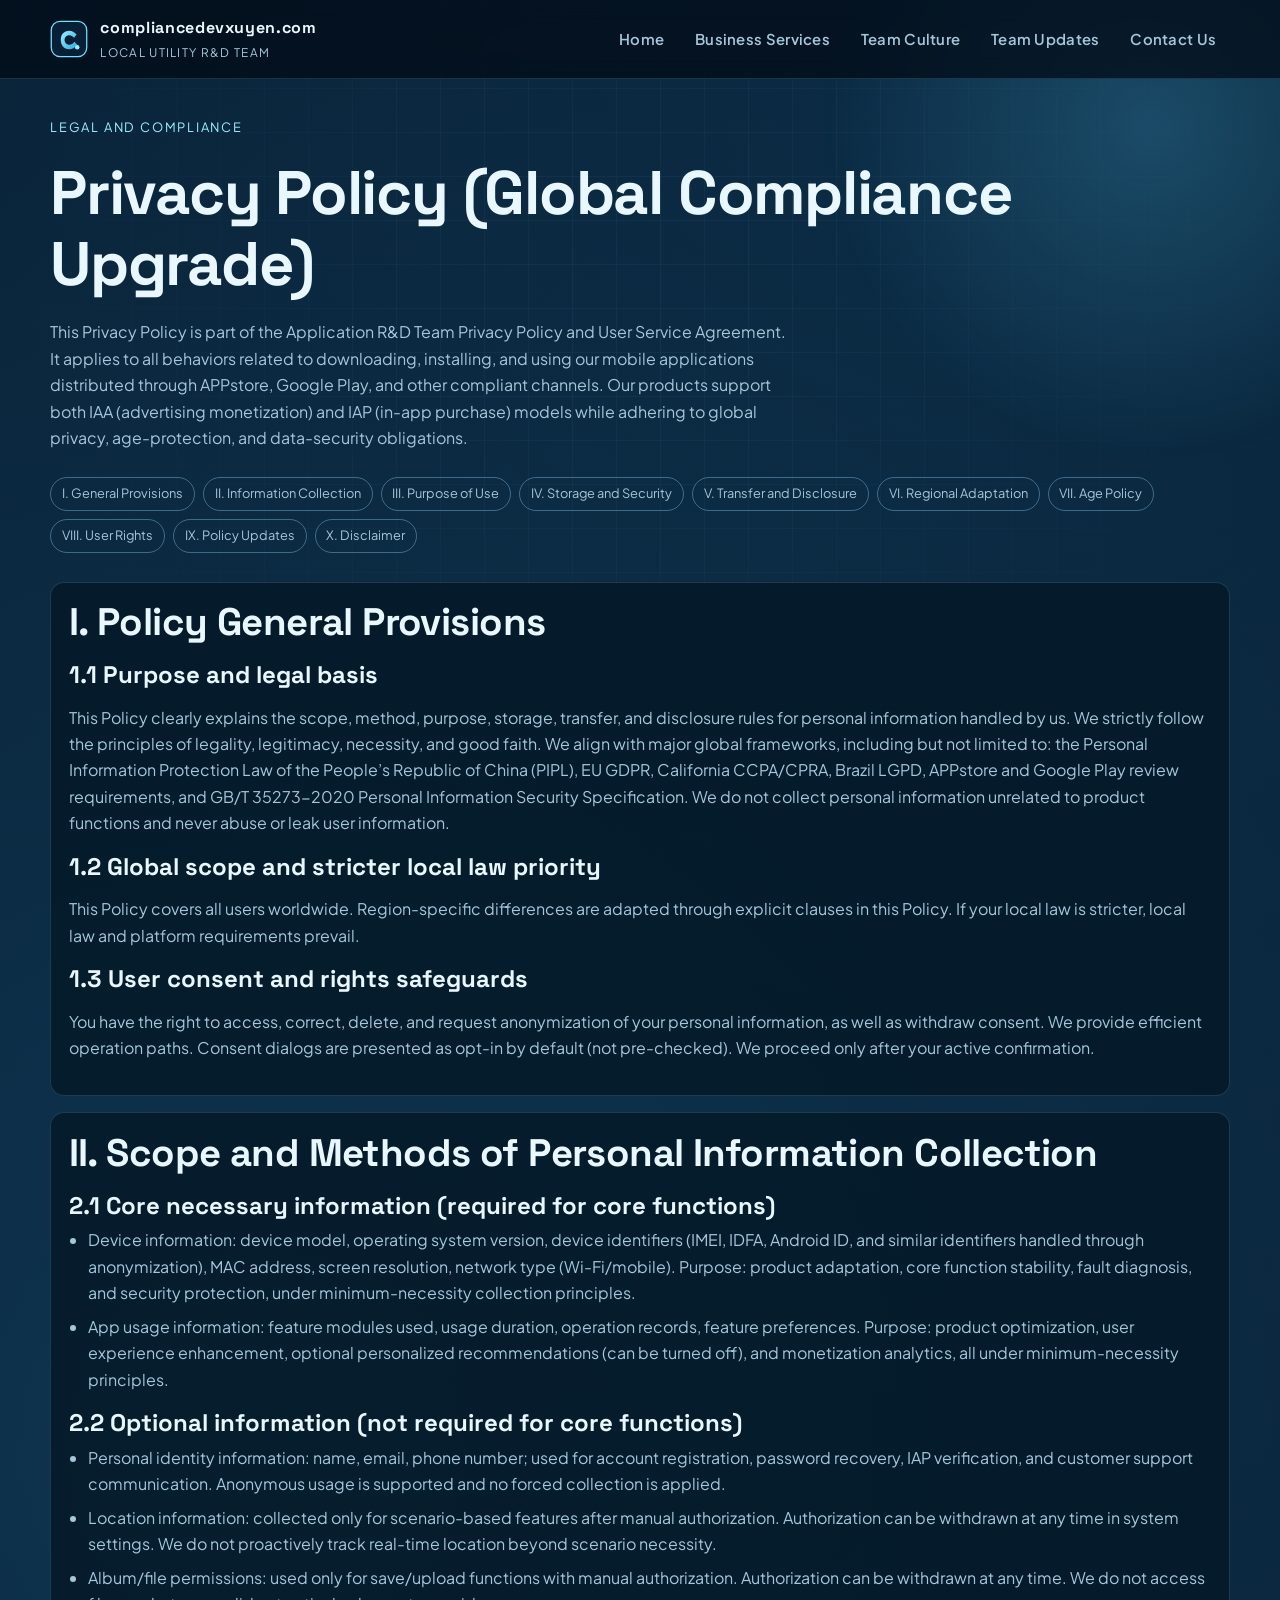
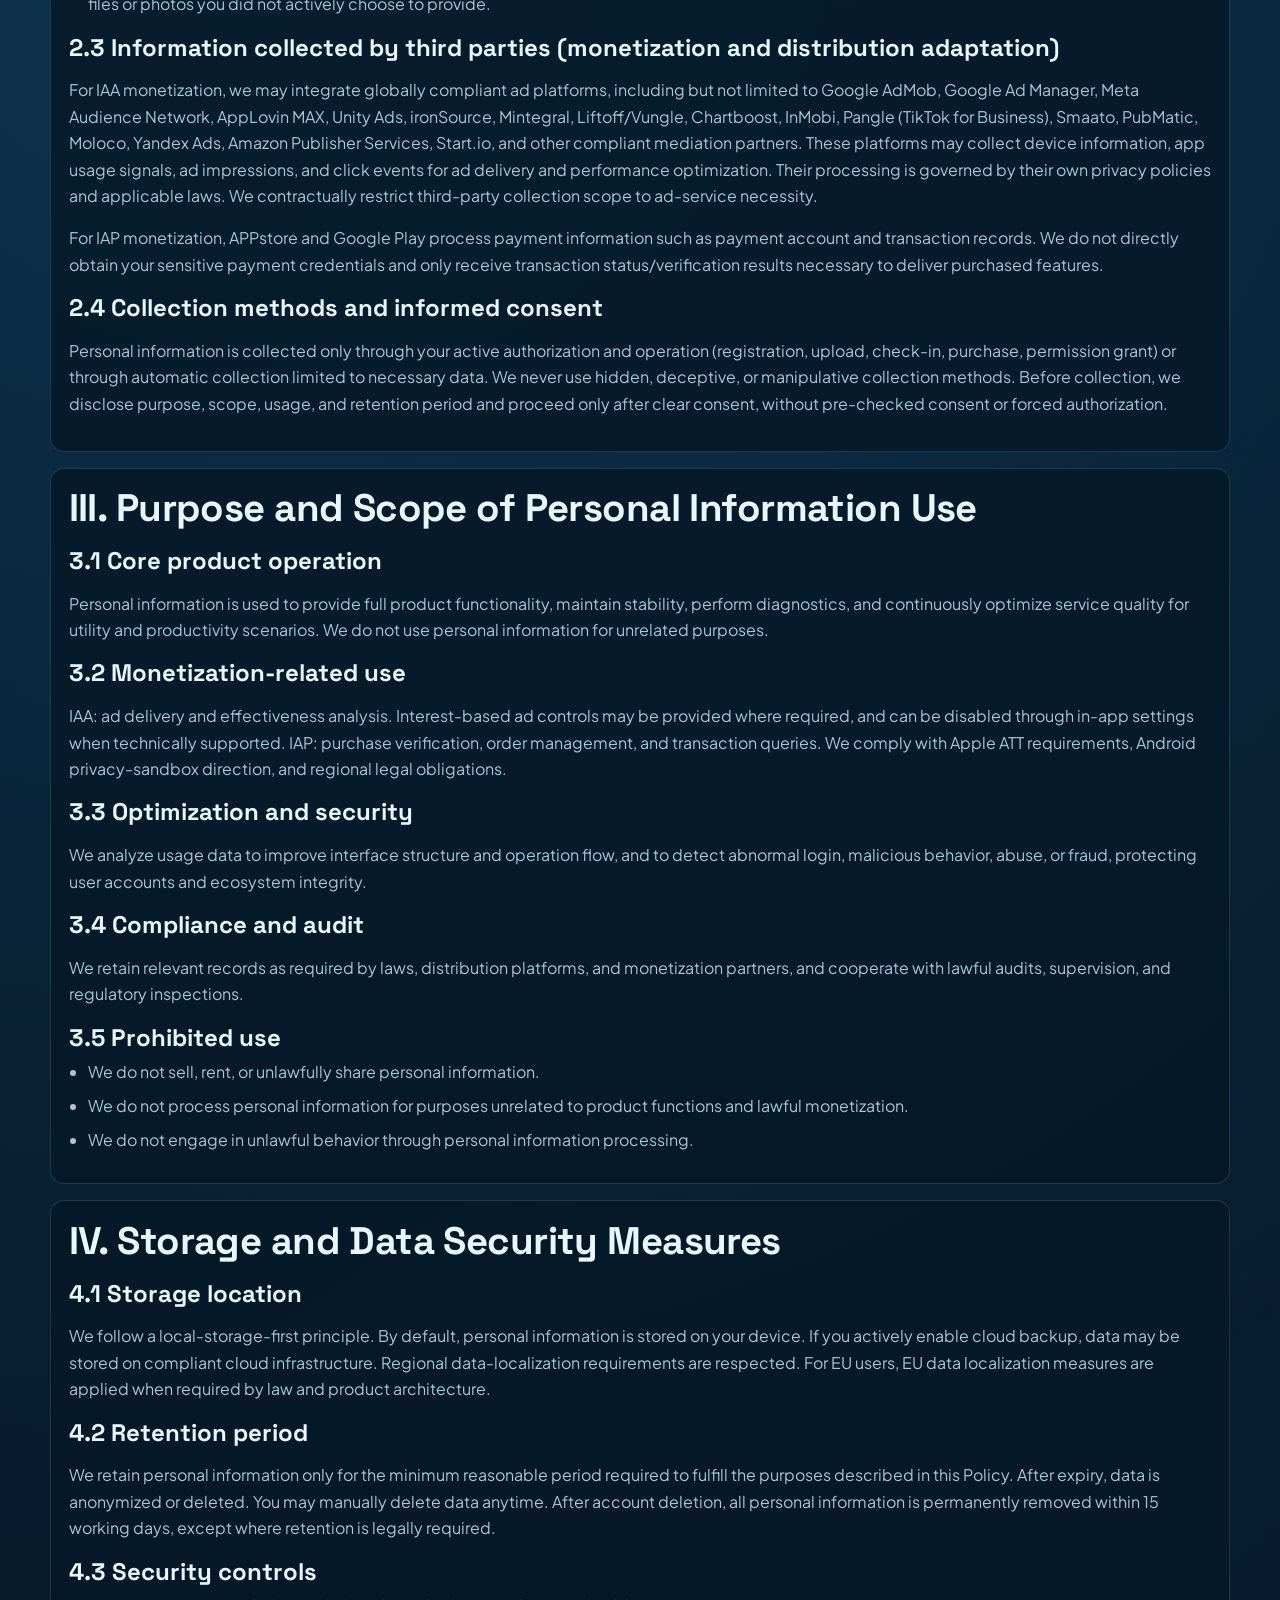
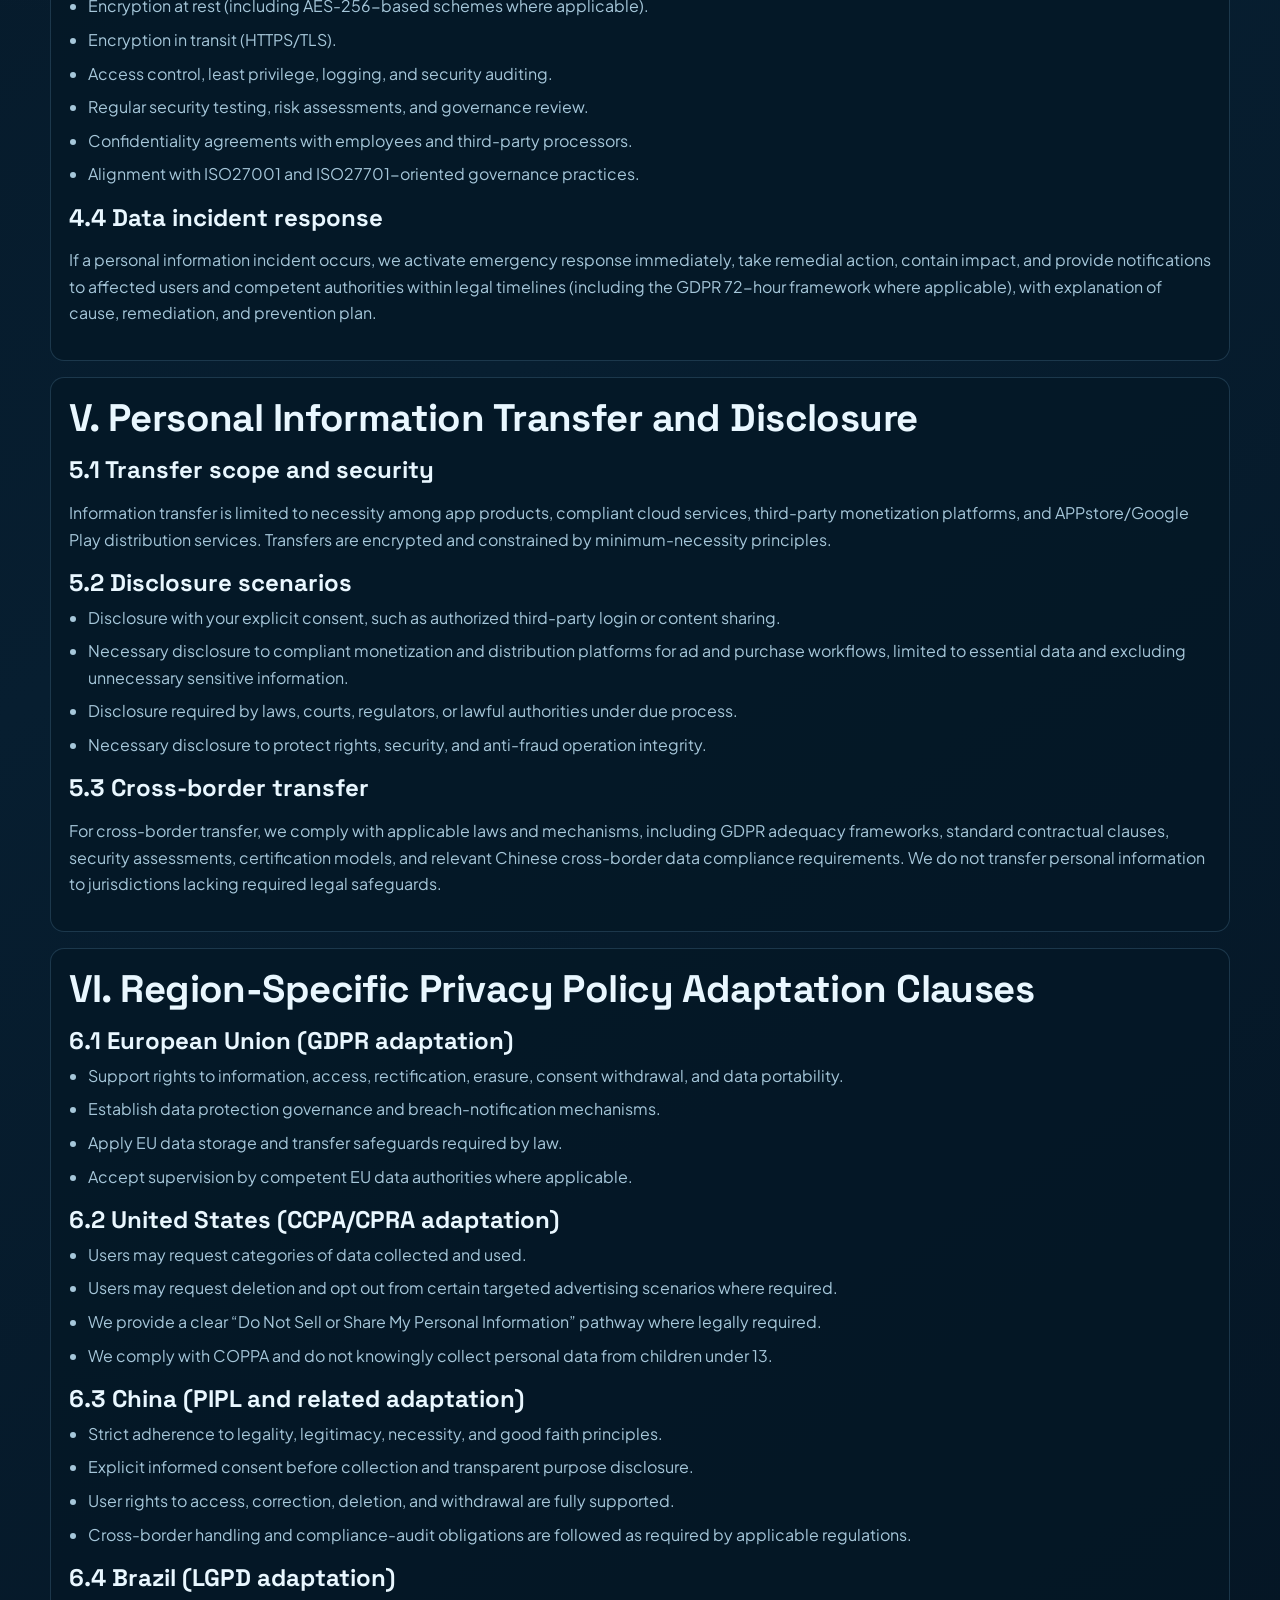
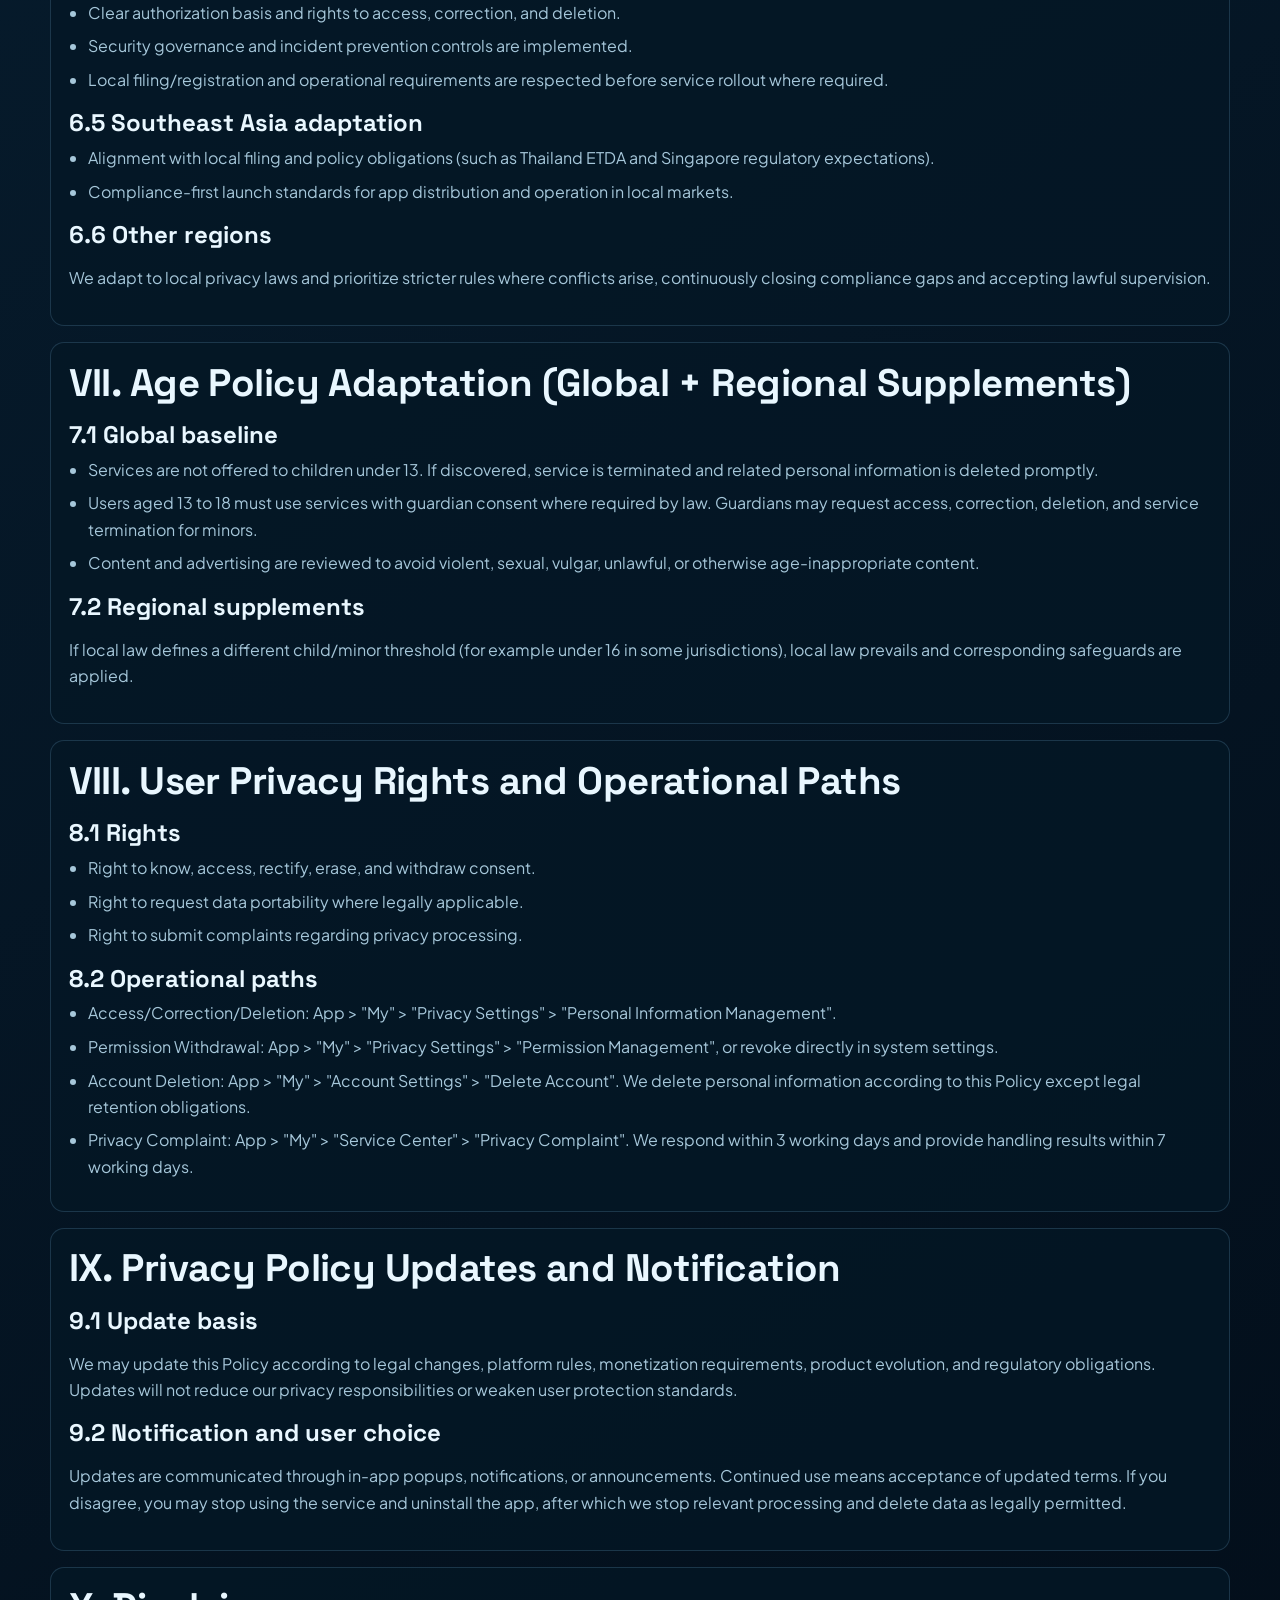
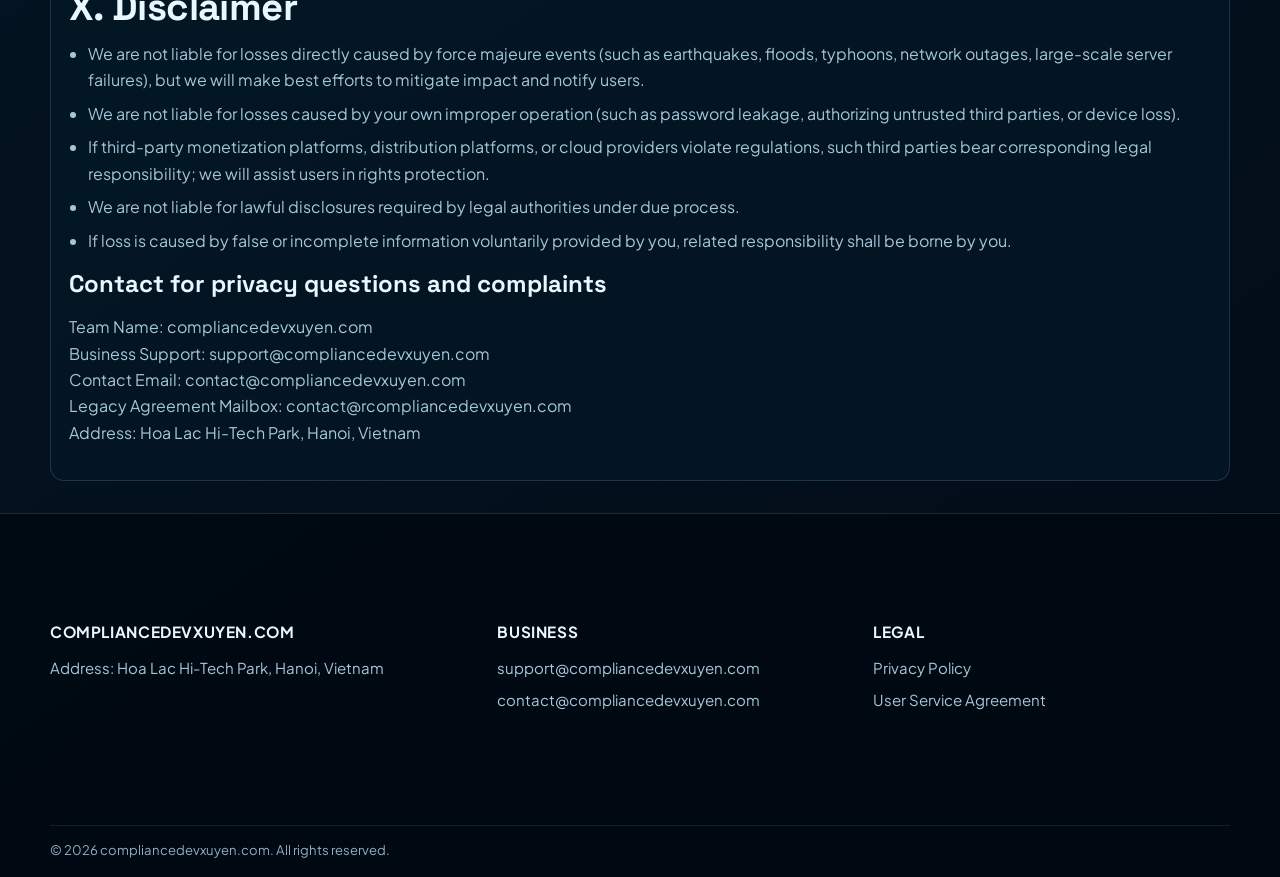
==== privacy.html @ 36e8c6bd "compliancedevxuyen" ====
<!DOCTYPE html>
<html lang="en">
  <head>
    <meta charset="UTF-8" />
    <meta name="viewport" content="width=device-width, initial-scale=1.0" />
    <title>Privacy Policy (Global Compliance Upgrade) | compliancedevxuyen.com</title>
    <meta
      name="description"
      content="Complete global privacy policy for compliancedevxuyen.com applications, including app store distribution, ad monetization compliance, age policy, and country-specific adaptation clauses."
    />
    <meta name="robots" content="index,follow,max-image-preview:large" />
    <link rel="canonical" href="https://www.compliancedevxuyen.com/privacy.html" />
    <link rel="stylesheet" href="css/styles.css" />
  </head>
  <body>
    <header class="topbar">
      <div class="container topbar-inner">
        <a class="brand" href="index.html" aria-label="Home">
          <img src="images/logo.svg" alt="compliancedevxuyen logo" />
          <span class="brand-text">
            <strong>compliancedevxuyen.com</strong>
            <span>Local Utility R&D Team</span>
          </span>
        </a>
        <button class="menu-btn" aria-expanded="false" aria-label="Open menu">Menu</button>
        <nav class="nav" aria-label="Primary navigation">
          <a href="index.html">Home</a>
          <a href="services.html">Business Services</a>
          <a href="culture.html">Team Culture</a>
          <a href="news.html">Team Updates</a>
          <a href="contact.html">Contact Us</a>
        </nav>
      </div>
    </header>

    <main class="policy container">
      <p class="eyebrow">Legal and Compliance</p>
      <h1>Privacy Policy (Global Compliance Upgrade)</h1>
      <p class="lead">
        This Privacy Policy is part of the Application R&D Team Privacy Policy and User Service Agreement.
        It applies to all behaviors related to downloading, installing, and using our mobile applications
        distributed through APPstore, Google Play, and other compliant channels. Our products support both
        IAA (advertising monetization) and IAP (in-app purchase) models while adhering to global privacy,
        age-protection, and data-security obligations.
      </p>

      <div class="policy-nav">
        <a href="#sec1">I. General Provisions</a>
        <a href="#sec2">II. Information Collection</a>
        <a href="#sec3">III. Purpose of Use</a>
        <a href="#sec4">IV. Storage and Security</a>
        <a href="#sec5">V. Transfer and Disclosure</a>
        <a href="#sec6">VI. Regional Adaptation</a>
        <a href="#sec7">VII. Age Policy</a>
        <a href="#sec8">VIII. User Rights</a>
        <a href="#sec9">IX. Policy Updates</a>
        <a href="#sec10">X. Disclaimer</a>
      </div>

      <article id="sec1" class="reveal">
        <h2>I. Policy General Provisions</h2>
        <h3>1.1 Purpose and legal basis</h3>
        <p>
          This Policy clearly explains the scope, method, purpose, storage, transfer, and disclosure rules
          for personal information handled by us. We strictly follow the principles of legality, legitimacy,
          necessity, and good faith. We align with major global frameworks, including but not limited to:
          the Personal Information Protection Law of the People’s Republic of China (PIPL), EU GDPR,
          California CCPA/CPRA, Brazil LGPD, APPstore and Google Play review requirements,
          and GB/T 35273-2020 Personal Information Security Specification. We do not collect personal
          information unrelated to product functions and never abuse or leak user information.
        </p>
        <h3>1.2 Global scope and stricter local law priority</h3>
        <p>
          This Policy covers all users worldwide. Region-specific differences are adapted through explicit
          clauses in this Policy. If your local law is stricter, local law and platform requirements prevail.
        </p>
        <h3>1.3 User consent and rights safeguards</h3>
        <p>
          You have the right to access, correct, delete, and request anonymization of your personal information,
          as well as withdraw consent. We provide efficient operation paths. Consent dialogs are presented
          as opt-in by default (not pre-checked). We proceed only after your active confirmation.
        </p>
      </article>

      <article id="sec2" class="reveal">
        <h2>II. Scope and Methods of Personal Information Collection</h2>
        <h3>2.1 Core necessary information (required for core functions)</h3>
        <ul>
          <li>
            Device information: device model, operating system version, device identifiers
            (IMEI, IDFA, Android ID, and similar identifiers handled through anonymization),
            MAC address, screen resolution, network type (Wi-Fi/mobile).
            Purpose: product adaptation, core function stability, fault diagnosis, and security protection,
            under minimum-necessity collection principles.
          </li>
          <li>
            App usage information: feature modules used, usage duration, operation records,
            feature preferences. Purpose: product optimization, user experience enhancement,
            optional personalized recommendations (can be turned off), and monetization analytics,
            all under minimum-necessity principles.
          </li>
        </ul>
        <h3>2.2 Optional information (not required for core functions)</h3>
        <ul>
          <li>
            Personal identity information: name, email, phone number; used for account registration,
            password recovery, IAP verification, and customer support communication.
            Anonymous usage is supported and no forced collection is applied.
          </li>
          <li>
            Location information: collected only for scenario-based features after manual authorization.
            Authorization can be withdrawn at any time in system settings.
            We do not proactively track real-time location beyond scenario necessity.
          </li>
          <li>
            Album/file permissions: used only for save/upload functions with manual authorization.
            Authorization can be withdrawn at any time.
            We do not access files or photos you did not actively choose to provide.
          </li>
        </ul>
        <h3>2.3 Information collected by third parties (monetization and distribution adaptation)</h3>
        <p>
          For IAA monetization, we may integrate globally compliant ad platforms, including but not limited to
          Google AdMob, Google Ad Manager, Meta Audience Network, AppLovin MAX, Unity Ads, ironSource,
          Mintegral, Liftoff/Vungle, Chartboost, InMobi, Pangle (TikTok for Business), Smaato, PubMatic,
          Moloco, Yandex Ads, Amazon Publisher Services, Start.io, and other compliant mediation partners.
          These platforms may collect device information, app usage signals, ad impressions, and click events
          for ad delivery and performance optimization. Their processing is governed by their own privacy policies
          and applicable laws. We contractually restrict third-party collection scope to ad-service necessity.
        </p>
        <p>
          For IAP monetization, APPstore and Google Play process payment information such as payment account
          and transaction records. We do not directly obtain your sensitive payment credentials and only receive
          transaction status/verification results necessary to deliver purchased features.
        </p>
        <h3>2.4 Collection methods and informed consent</h3>
        <p>
          Personal information is collected only through your active authorization and operation
          (registration, upload, check-in, purchase, permission grant) or through automatic collection
          limited to necessary data. We never use hidden, deceptive, or manipulative collection methods.
          Before collection, we disclose purpose, scope, usage, and retention period and proceed only after
          clear consent, without pre-checked consent or forced authorization.
        </p>
      </article>

      <article id="sec3" class="reveal">
        <h2>III. Purpose and Scope of Personal Information Use</h2>
        <h3>3.1 Core product operation</h3>
        <p>
          Personal information is used to provide full product functionality, maintain stability,
          perform diagnostics, and continuously optimize service quality for utility and productivity scenarios.
          We do not use personal information for unrelated purposes.
        </p>
        <h3>3.2 Monetization-related use</h3>
        <p>
          IAA: ad delivery and effectiveness analysis. Interest-based ad controls may be provided where required,
          and can be disabled through in-app settings when technically supported.
          IAP: purchase verification, order management, and transaction queries.
          We comply with Apple ATT requirements, Android privacy-sandbox direction,
          and regional legal obligations.
        </p>
        <h3>3.3 Optimization and security</h3>
        <p>
          We analyze usage data to improve interface structure and operation flow,
          and to detect abnormal login, malicious behavior, abuse, or fraud,
          protecting user accounts and ecosystem integrity.
        </p>
        <h3>3.4 Compliance and audit</h3>
        <p>
          We retain relevant records as required by laws, distribution platforms, and monetization partners,
          and cooperate with lawful audits, supervision, and regulatory inspections.
        </p>
        <h3>3.5 Prohibited use</h3>
        <ul>
          <li>We do not sell, rent, or unlawfully share personal information.</li>
          <li>We do not process personal information for purposes unrelated to product functions and lawful monetization.</li>
          <li>We do not engage in unlawful behavior through personal information processing.</li>
        </ul>
      </article>

      <article id="sec4" class="reveal">
        <h2>IV. Storage and Data Security Measures</h2>
        <h3>4.1 Storage location</h3>
        <p>
          We follow a local-storage-first principle. By default, personal information is stored on your device.
          If you actively enable cloud backup, data may be stored on compliant cloud infrastructure.
          Regional data-localization requirements are respected. For EU users, EU data localization measures
          are applied when required by law and product architecture.
        </p>
        <h3>4.2 Retention period</h3>
        <p>
          We retain personal information only for the minimum reasonable period required to fulfill the purposes
          described in this Policy. After expiry, data is anonymized or deleted. You may manually delete data anytime.
          After account deletion, all personal information is permanently removed within 15 working days,
          except where retention is legally required.
        </p>
        <h3>4.3 Security controls</h3>
        <ul>
          <li>Encryption at rest (including AES-256-based schemes where applicable).</li>
          <li>Encryption in transit (HTTPS/TLS).</li>
          <li>Access control, least privilege, logging, and security auditing.</li>
          <li>Regular security testing, risk assessments, and governance review.</li>
          <li>Confidentiality agreements with employees and third-party processors.</li>
          <li>Alignment with ISO27001 and ISO27701-oriented governance practices.</li>
        </ul>
        <h3>4.4 Data incident response</h3>
        <p>
          If a personal information incident occurs, we activate emergency response immediately,
          take remedial action, contain impact, and provide notifications to affected users and competent
          authorities within legal timelines (including the GDPR 72-hour framework where applicable),
          with explanation of cause, remediation, and prevention plan.
        </p>
      </article>

      <article id="sec5" class="reveal">
        <h2>V. Personal Information Transfer and Disclosure</h2>
        <h3>5.1 Transfer scope and security</h3>
        <p>
          Information transfer is limited to necessity among app products, compliant cloud services,
          third-party monetization platforms, and APPstore/Google Play distribution services.
          Transfers are encrypted and constrained by minimum-necessity principles.
        </p>
        <h3>5.2 Disclosure scenarios</h3>
        <ul>
          <li>
            Disclosure with your explicit consent, such as authorized third-party login or content sharing.
          </li>
          <li>
            Necessary disclosure to compliant monetization and distribution platforms for ad and purchase workflows,
            limited to essential data and excluding unnecessary sensitive information.
          </li>
          <li>
            Disclosure required by laws, courts, regulators, or lawful authorities under due process.
          </li>
          <li>
            Necessary disclosure to protect rights, security, and anti-fraud operation integrity.
          </li>
        </ul>
        <h3>5.3 Cross-border transfer</h3>
        <p>
          For cross-border transfer, we comply with applicable laws and mechanisms, including GDPR adequacy
          frameworks, standard contractual clauses, security assessments, certification models,
          and relevant Chinese cross-border data compliance requirements.
          We do not transfer personal information to jurisdictions lacking required legal safeguards.
        </p>
      </article>

      <article id="sec6" class="reveal">
        <h2>VI. Region-Specific Privacy Policy Adaptation Clauses</h2>
        <h3>6.1 European Union (GDPR adaptation)</h3>
        <ul>
          <li>Support rights to information, access, rectification, erasure, consent withdrawal, and data portability.</li>
          <li>Establish data protection governance and breach-notification mechanisms.</li>
          <li>Apply EU data storage and transfer safeguards required by law.</li>
          <li>Accept supervision by competent EU data authorities where applicable.</li>
        </ul>
        <h3>6.2 United States (CCPA/CPRA adaptation)</h3>
        <ul>
          <li>Users may request categories of data collected and used.</li>
          <li>Users may request deletion and opt out from certain targeted advertising scenarios where required.</li>
          <li>We provide a clear “Do Not Sell or Share My Personal Information” pathway where legally required.</li>
          <li>We comply with COPPA and do not knowingly collect personal data from children under 13.</li>
        </ul>
        <h3>6.3 China (PIPL and related adaptation)</h3>
        <ul>
          <li>Strict adherence to legality, legitimacy, necessity, and good faith principles.</li>
          <li>Explicit informed consent before collection and transparent purpose disclosure.</li>
          <li>User rights to access, correction, deletion, and withdrawal are fully supported.</li>
          <li>Cross-border handling and compliance-audit obligations are followed as required by applicable regulations.</li>
        </ul>
        <h3>6.4 Brazil (LGPD adaptation)</h3>
        <ul>
          <li>Clear authorization basis and rights to access, correction, and deletion.</li>
          <li>Security governance and incident prevention controls are implemented.</li>
          <li>Local filing/registration and operational requirements are respected before service rollout where required.</li>
        </ul>
        <h3>6.5 Southeast Asia adaptation</h3>
        <ul>
          <li>Alignment with local filing and policy obligations (such as Thailand ETDA and Singapore regulatory expectations).</li>
          <li>Compliance-first launch standards for app distribution and operation in local markets.</li>
        </ul>
        <h3>6.6 Other regions</h3>
        <p>
          We adapt to local privacy laws and prioritize stricter rules where conflicts arise,
          continuously closing compliance gaps and accepting lawful supervision.
        </p>
      </article>

      <article id="sec7" class="reveal">
        <h2>VII. Age Policy Adaptation (Global + Regional Supplements)</h2>
        <h3>7.1 Global baseline</h3>
        <ul>
          <li>
            Services are not offered to children under 13. If discovered, service is terminated and related
            personal information is deleted promptly.
          </li>
          <li>
            Users aged 13 to 18 must use services with guardian consent where required by law.
            Guardians may request access, correction, deletion, and service termination for minors.
          </li>
          <li>
            Content and advertising are reviewed to avoid violent, sexual, vulgar, unlawful,
            or otherwise age-inappropriate content.
          </li>
        </ul>
        <h3>7.2 Regional supplements</h3>
        <p>
          If local law defines a different child/minor threshold (for example under 16 in some jurisdictions),
          local law prevails and corresponding safeguards are applied.
        </p>
      </article>

      <article id="sec8" class="reveal">
        <h2>VIII. User Privacy Rights and Operational Paths</h2>
        <h3>8.1 Rights</h3>
        <ul>
          <li>Right to know, access, rectify, erase, and withdraw consent.</li>
          <li>Right to request data portability where legally applicable.</li>
          <li>Right to submit complaints regarding privacy processing.</li>
        </ul>
        <h3>8.2 Operational paths</h3>
        <ul>
          <li>
            Access/Correction/Deletion: App &gt; "My" &gt; "Privacy Settings" &gt; "Personal Information Management".
          </li>
          <li>
            Permission Withdrawal: App &gt; "My" &gt; "Privacy Settings" &gt; "Permission Management",
            or revoke directly in system settings.
          </li>
          <li>
            Account Deletion: App &gt; "My" &gt; "Account Settings" &gt; "Delete Account".
            We delete personal information according to this Policy except legal retention obligations.
          </li>
          <li>
            Privacy Complaint: App &gt; "My" &gt; "Service Center" &gt; "Privacy Complaint".
            We respond within 3 working days and provide handling results within 7 working days.
          </li>
        </ul>
      </article>

      <article id="sec9" class="reveal">
        <h2>IX. Privacy Policy Updates and Notification</h2>
        <h3>9.1 Update basis</h3>
        <p>
          We may update this Policy according to legal changes, platform rules, monetization requirements,
          product evolution, and regulatory obligations. Updates will not reduce our privacy responsibilities
          or weaken user protection standards.
        </p>
        <h3>9.2 Notification and user choice</h3>
        <p>
          Updates are communicated through in-app popups, notifications, or announcements.
          Continued use means acceptance of updated terms.
          If you disagree, you may stop using the service and uninstall the app,
          after which we stop relevant processing and delete data as legally permitted.
        </p>
      </article>

      <article id="sec10" class="reveal">
        <h2>X. Disclaimer</h2>
        <ul>
          <li>
            We are not liable for losses directly caused by force majeure events
            (such as earthquakes, floods, typhoons, network outages, large-scale server failures),
            but we will make best efforts to mitigate impact and notify users.
          </li>
          <li>
            We are not liable for losses caused by your own improper operation
            (such as password leakage, authorizing untrusted third parties, or device loss).
          </li>
          <li>
            If third-party monetization platforms, distribution platforms, or cloud providers violate regulations,
            such third parties bear corresponding legal responsibility; we will assist users in rights protection.
          </li>
          <li>
            We are not liable for lawful disclosures required by legal authorities under due process.
          </li>
          <li>
            If loss is caused by false or incomplete information voluntarily provided by you,
            related responsibility shall be borne by you.
          </li>
        </ul>
        <h3>Contact for privacy questions and complaints</h3>
        <p>
          Team Name: compliancedevxuyen.com<br />
          Business Support: <a href="mailto:support@compliancedevxuyen.com">support@compliancedevxuyen.com</a><br />
          Contact Email: <a href="mailto:contact@compliancedevxuyen.com">contact@compliancedevxuyen.com</a><br />
          Legacy Agreement Mailbox: <a href="mailto:contact@rcompliancedevxuyen.com">contact@rcompliancedevxuyen.com</a><br />
          Address: Hoa Lac Hi-Tech Park, Hanoi, Vietnam
        </p>
      </article>
    </main>

    <footer>
      <div class="container footer-inner">
        <section class="footer-col">
          <h4>compliancedevxuyen.com</h4>
          <p>Address: Hoa Lac Hi-Tech Park, Hanoi, Vietnam</p>
        </section>
        <section class="footer-col">
          <h4>Business</h4>
          <a href="mailto:support@compliancedevxuyen.com">support@compliancedevxuyen.com</a>
          <a href="mailto:contact@compliancedevxuyen.com">contact@compliancedevxuyen.com</a>
        </section>
        <section class="footer-col">
          <h4>Legal</h4>
          <a href="privacy.html">Privacy Policy</a>
          <a href="terms.html">User Service Agreement</a>
        </section>
      </div>
      <div class="container copyright">© <span data-year></span> compliancedevxuyen.com. All rights reserved.</div>
    </footer>

    <script src="js/main.js" defer></script>
  </body>
</html>
---- css/styles.css ----
@import url("https://fonts.googleapis.com/css2?family=Space+Grotesk:wght@400;500;600;700&family=Plus+Jakarta+Sans:wght@400;500;600;700;800&display=swap");

:root {
	--bg: #06131f;
	--bg-soft: #0a1f32;
	--panel: rgba(12, 31, 49, 0.72);
	--panel-strong: rgba(9, 24, 38, 0.92);
	--line: rgba(127, 187, 226, 0.2);
	--line-strong: rgba(127, 187, 226, 0.45);
	--text: #e9f7ff;
	--text-dim: #a6c7da;
	--accent: #59d4ff;
	--accent-2: #9af0ff;
	--ok: #6ff3cc;
	--warn: #ffd27a;
	--radius: 18px;
	--radius-sm: 12px;
	--shadow: 0 30px 80px rgba(0, 8, 18, 0.55);
	--max: 1180px;
	--ease: cubic-bezier(0.2, 0.8, 0.2, 1);
}

* {
	box-sizing: border-box;
}

html,
body {
	margin: 0;
	padding: 0;
	min-height: 100%;
}

html {
	scroll-behavior: smooth;
}

body {
	font-family: "Plus Jakarta Sans", "Segoe UI", sans-serif;
	color: var(--text);
	background: radial-gradient(circle at 20% 20%, #0f3450 0%, transparent 30%),
		radial-gradient(circle at 80% 0%, #0b2a43 0%, transparent 35%),
		linear-gradient(145deg, #03101c 0%, #071e30 48%, #020b16 100%);
	overflow-x: hidden;
	line-height: 1.65;
}

body::before,
body::after {
	content: "";
	position: fixed;
	pointer-events: none;
	z-index: -1;
}

body::before {
	inset: 0;
	background-image: linear-gradient(
			rgba(112, 186, 229, 0.06) 1px,
			transparent 1px
		),
		linear-gradient(90deg, rgba(112, 186, 229, 0.06) 1px, transparent 1px);
	background-size: 44px 44px;
	mask-image: radial-gradient(circle at 50% 30%, black 15%, transparent 75%);
}

body::after {
	width: 52vw;
	height: 52vw;
	right: -16vw;
	top: -16vw;
	border-radius: 50%;
	background: radial-gradient(
		circle,
		rgba(90, 212, 255, 0.2) 0%,
		rgba(90, 212, 255, 0) 70%
	);
	filter: blur(8px);
}

a {
	color: inherit;
	text-decoration: none;
}

img {
	max-width: 100%;
	display: block;
}

.container {
	width: min(100% - 2.4rem, var(--max));
	margin: 0 auto;
}

.topbar {
	position: sticky;
	top: 0;
	z-index: 30;
	backdrop-filter: blur(12px);
	background: rgba(2, 11, 22, 0.72);
	border-bottom: 1px solid var(--line);
}

.topbar-inner {
	display: flex;
	align-items: center;
	justify-content: space-between;
	min-height: 78px;
	gap: 1rem;
}

.brand {
	display: inline-flex;
	align-items: center;
	gap: 0.78rem;
}

.brand img {
	width: 38px;
	height: 38px;
}

.brand-text {
	display: flex;
	flex-direction: column;
	gap: 0.1rem;
}

.brand-text strong {
	font-family: "Space Grotesk", sans-serif;
	font-size: 1rem;
	letter-spacing: 0.04em;
}

.brand-text span {
	color: var(--text-dim);
	font-size: 0.74rem;
	text-transform: uppercase;
	letter-spacing: 0.11em;
}

.nav {
	display: flex;
	align-items: center;
	gap: 0.2rem;
}

.nav a {
	color: var(--text-dim);
	font-size: 0.93rem;
	font-weight: 600;
	letter-spacing: 0.02em;
	padding: 0.6rem 0.86rem;
	border-radius: 999px;
	transition: color 0.25s var(--ease), background 0.25s var(--ease);
}

.nav a:hover,
.nav a.active {
	color: var(--text);
	background: rgba(89, 212, 255, 0.12);
}

.menu-btn {
	display: none;
	appearance: none;
	border: 0;
	color: var(--text);
	background: rgba(89, 212, 255, 0.12);
	width: 44px;
	height: 44px;
	border-radius: 12px;
}

.hero {
	position: relative;
	min-height: 78vh;
	display: grid;
	align-items: center;
	padding: 5.5rem 0 4rem;
}

.hero-grid {
	display: grid;
	grid-template-columns: 1.2fr 1fr;
	gap: 2.2rem;
	align-items: center;
}

.eyebrow {
	font-size: 0.8rem;
	text-transform: uppercase;
	letter-spacing: 0.14em;
	color: var(--accent-2);
	margin: 0 0 1.2rem;
}

h1,
h2,
h3 {
	font-family: "Space Grotesk", sans-serif;
	margin: 0;
	line-height: 1.16;
}

h1 {
	font-size: clamp(2.1rem, 4.8vw, 4rem);
	letter-spacing: -0.02em;
}

h2 {
	font-size: clamp(1.6rem, 3vw, 2.8rem);
	letter-spacing: -0.015em;
}

h3 {
	font-size: clamp(1.1rem, 2vw, 1.5rem);
}

.lead {
	margin: 1.2rem 0 1.6rem;
	color: var(--text-dim);
	max-width: 62ch;
}

.cta-row {
	display: flex;
	flex-wrap: wrap;
	gap: 0.8rem;
}

.btn {
	border: 1px solid transparent;
	padding: 0.74rem 1.1rem;
	border-radius: 999px;
	font-weight: 700;
	letter-spacing: 0.01em;
	transition: transform 0.25s var(--ease), box-shadow 0.25s var(--ease),
		background 0.25s var(--ease), border-color 0.25s var(--ease);
}

.btn-primary {
	color: #062034;
	background: linear-gradient(135deg, var(--accent), #8af0ff);
	box-shadow: 0 12px 35px rgba(85, 207, 255, 0.25);
}

.btn-primary:hover {
	transform: translateY(-2px);
	box-shadow: 0 18px 42px rgba(85, 207, 255, 0.35);
}

.btn-outline {
	border-color: var(--line-strong);
	color: var(--text);
	background: rgba(8, 33, 52, 0.52);
}

.btn-outline:hover {
	transform: translateY(-2px);
	border-color: var(--accent);
	background: rgba(89, 212, 255, 0.14);
}

.hero-card {
	background: linear-gradient(
			165deg,
			rgba(132, 230, 255, 0.14) 0%,
			rgba(132, 230, 255, 0) 36%
		),
		var(--panel);
	border: 1px solid var(--line);
	border-radius: var(--radius);
	box-shadow: var(--shadow);
	overflow: hidden;
}

.hero-card img {
	width: 100%;
	aspect-ratio: 1.16;
	object-fit: cover;
}

.hero-card .pad {
	padding: 1.1rem;
}

.kpi-grid,
.card-grid,
.timeline,
.news-grid,
.service-grid,
.contact-grid {
	display: grid;
	gap: 1rem;
}

.kpi-grid {
	margin-top: 1.8rem;
	grid-template-columns: repeat(4, minmax(0, 1fr));
}

.glass {
	background: var(--panel);
	border: 1px solid var(--line);
	border-radius: var(--radius-sm);
	padding: 1rem;
}

.glass strong {
	font-family: "Space Grotesk", sans-serif;
	font-size: 1.25rem;
}

.glass span {
	color: var(--text-dim);
	font-size: 0.9rem;
}

section {
	padding: 4.4rem 0;
}

.section-head {
	display: flex;
	justify-content: space-between;
	align-items: flex-end;
	gap: 1.2rem;
	margin-bottom: 1.4rem;
}

.section-head p {
	margin: 0;
	max-width: 65ch;
	color: var(--text-dim);
}

.card-grid {
	grid-template-columns: repeat(3, minmax(0, 1fr));
}

.card {
	position: relative;
	overflow: hidden;
	padding: 1.1rem;
	border-radius: var(--radius-sm);
	border: 1px solid var(--line);
	background: linear-gradient(
			170deg,
			rgba(108, 194, 226, 0.14),
			rgba(108, 194, 226, 0) 38%
		),
		var(--panel-strong);
	transition: transform 0.35s var(--ease), border-color 0.35s var(--ease);
}

.card:hover {
	transform: translateY(-4px);
	border-color: var(--line-strong);
}

.card .icon {
	width: 40px;
	height: 40px;
	border-radius: 12px;
	margin-bottom: 0.9rem;
	background: rgba(89, 212, 255, 0.16);
	border: 1px solid rgba(89, 212, 255, 0.38);
	display: grid;
	place-items: center;
}

.card .icon img {
	width: 22px;
	height: 22px;
}

.card p {
	color: var(--text-dim);
	margin: 0.55rem 0 0;
}

.split {
	display: grid;
	grid-template-columns: 1fr 1fr;
	gap: 1.4rem;
}

.timeline {
	grid-template-columns: repeat(2, minmax(0, 1fr));
}

.timeline-item {
	border-left: 3px solid rgba(89, 212, 255, 0.42);
	padding: 0.85rem 0.9rem 0.85rem 1rem;
	background: rgba(6, 28, 45, 0.6);
	border-radius: 0 12px 12px 0;
}

.timeline-item time {
	color: var(--accent-2);
	font-size: 0.78rem;
	text-transform: uppercase;
	letter-spacing: 0.09em;
}

.news-grid,
.service-grid,
.contact-grid {
	grid-template-columns: repeat(2, minmax(0, 1fr));
}

.news-item,
.service-item,
.contact-item {
	padding: 1.1rem;
	border-radius: var(--radius-sm);
	border: 1px solid var(--line);
	background: rgba(6, 27, 42, 0.75);
}

.news-item p,
.service-item p,
.contact-item p,
.policy article p,
.policy article li {
	color: var(--text-dim);
}

.pill {
	display: inline-flex;
	align-items: center;
	justify-content: center;
	font-size: 0.75rem;
	text-transform: uppercase;
	letter-spacing: 0.08em;
	padding: 0.3rem 0.56rem;
	border-radius: 999px;
	background: rgba(111, 243, 204, 0.15);
	color: #9ef8df;
	border: 1px solid rgba(111, 243, 204, 0.35);
}

.hero-wave {
	position: absolute;
	width: 170%;
	left: -35%;
	bottom: -210px;
	opacity: 0.25;
	animation: floatWave 20s linear infinite;
}

footer {
	border-top: 1px solid var(--line);
	background: rgba(1, 10, 18, 0.88);
	margin-top: 2rem;
}

.footer-inner {
	display: grid;
	grid-template-columns: 1.2fr 1fr 1fr;
	gap: 1.2rem;
	padding: 2.2rem 0;
}

.footer-col h4 {
	margin: 0 0 0.7rem;
	font-size: 0.96rem;
	letter-spacing: 0.04em;
	text-transform: uppercase;
}

.footer-col a,
.footer-col p {
	display: block;
	margin: 0.45rem 0;
	color: var(--text-dim);
	font-size: 0.94rem;
}

.footer-col a:hover {
	color: var(--accent-2);
}

.copyright {
	border-top: 1px solid rgba(127, 187, 226, 0.12);
	padding: 0.8rem 0 1rem;
	color: #8faec2;
	font-size: 0.82rem;
}

.policy {
	padding-top: 2.4rem;
}

.policy .policy-nav {
	display: flex;
	flex-wrap: wrap;
	gap: 0.5rem;
	margin: 1rem 0 1.8rem;
}

.policy .policy-nav a {
	border-radius: 999px;
	border: 1px solid var(--line-strong);
	padding: 0.34rem 0.68rem;
	font-size: 0.8rem;
	color: var(--text-dim);
}

.policy article {
	border: 1px solid var(--line);
	background: rgba(5, 24, 38, 0.78);
	border-radius: 14px;
	padding: 1.1rem;
	margin-bottom: 1rem;
}

.policy h2 {
	margin-bottom: 0.7rem;
}

.policy h3 {
	margin: 1rem 0 0.5rem;
}

.policy ul {
	margin: 0.5rem 0 0.8rem;
	padding-left: 1.2rem;
}

.policy li {
	margin-bottom: 0.45rem;
}

.reveal {
	opacity: 0;
	transform: translateY(20px);
	transition: opacity 0.8s var(--ease), transform 0.8s var(--ease);
}

.reveal.in {
	opacity: 1;
	transform: translateY(0);
}

@keyframes floatWave {
	from {
		transform: translateX(0);
	}
	to {
		transform: translateX(20%);
	}
}

@media (max-width: 1024px) {
	.hero-grid,
	.split,
	.footer-inner,
	.card-grid,
	.kpi-grid,
	.timeline,
	.news-grid,
	.service-grid,
	.contact-grid {
		grid-template-columns: 1fr 1fr;
	}

	.hero {
		min-height: 65vh;
	}
}

@media (max-width: 760px) {
	.topbar-inner {
		min-height: 70px;
	}

	.menu-btn {
		display: inline-grid;
		place-items: center;
	}

	.nav {
		position: fixed;
		top: 70px;
		left: 1rem;
		right: 1rem;
		background: rgba(5, 21, 35, 0.95);
		border: 1px solid var(--line);
		border-radius: 16px;
		padding: 0.5rem;
		box-shadow: var(--shadow);
		display: none;
		flex-direction: column;
	}

	.nav.open {
		display: flex;
	}

	.nav a {
		width: 100%;
		text-align: center;
	}

	.hero-grid,
	.split,
	.footer-inner,
	.card-grid,
	.kpi-grid,
	.timeline,
	.news-grid,
	.service-grid,
	.contact-grid {
		grid-template-columns: 1fr;
	}

	.hero-card img {
		aspect-ratio: 16 / 10;
	}

	.section-head {
		flex-direction: column;
		align-items: flex-start;
	}
}

@media (prefers-reduced-motion: reduce) {
	*,
	*::before,
	*::after {
		animation: none !important;
		transition: none !important;
		scroll-behavior: auto !important;
	}
}
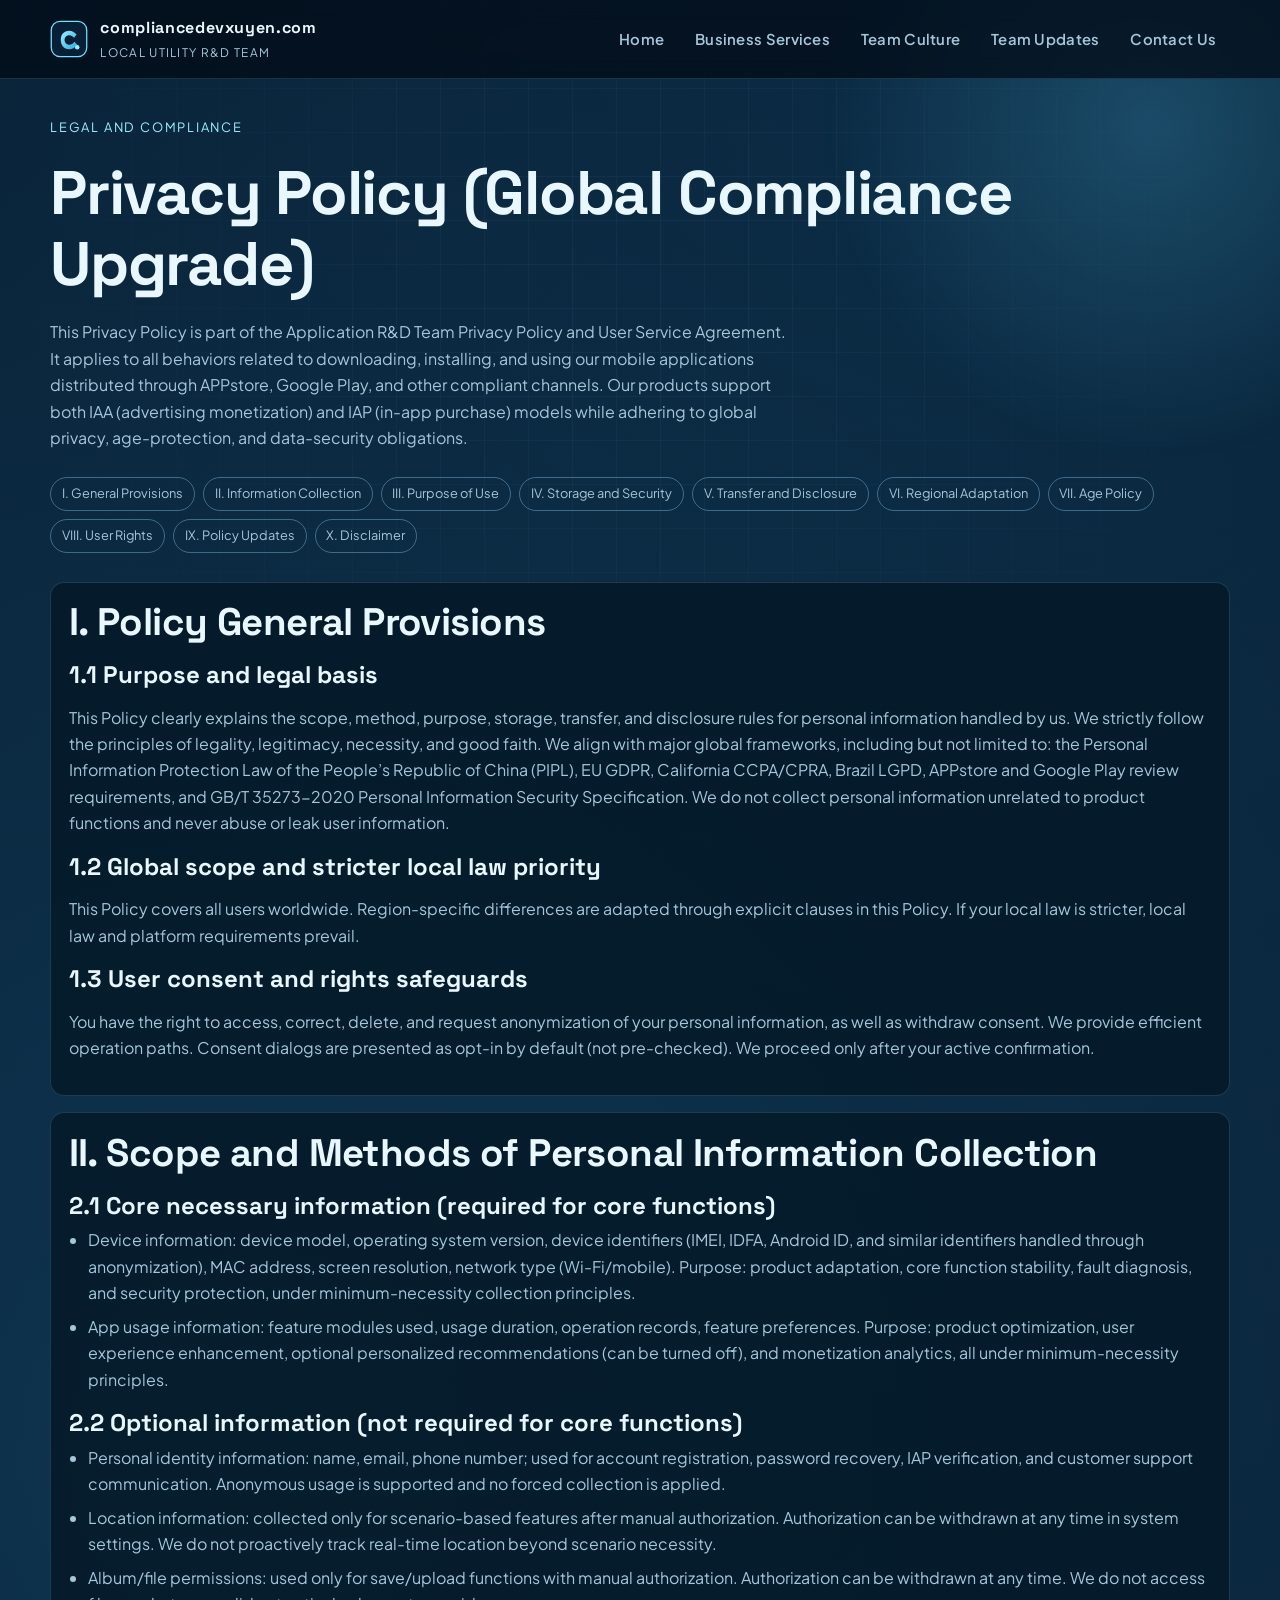
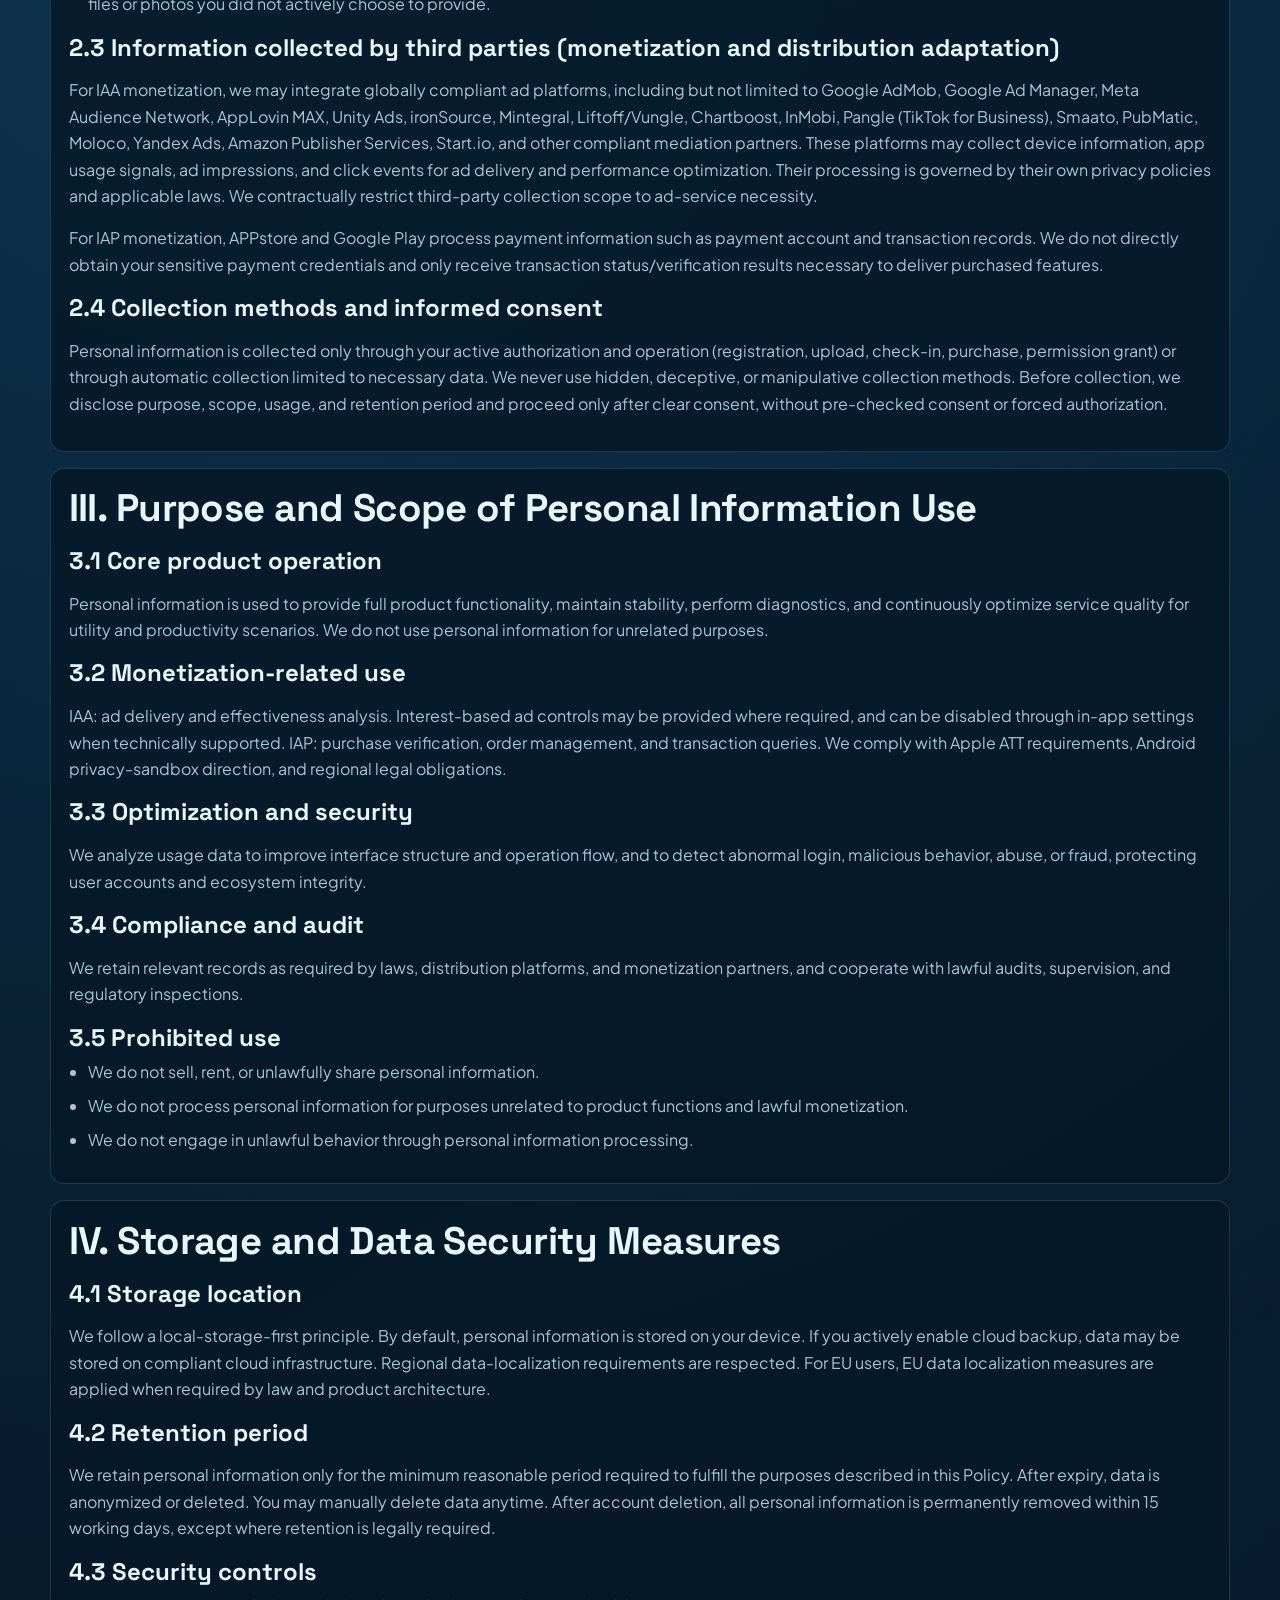
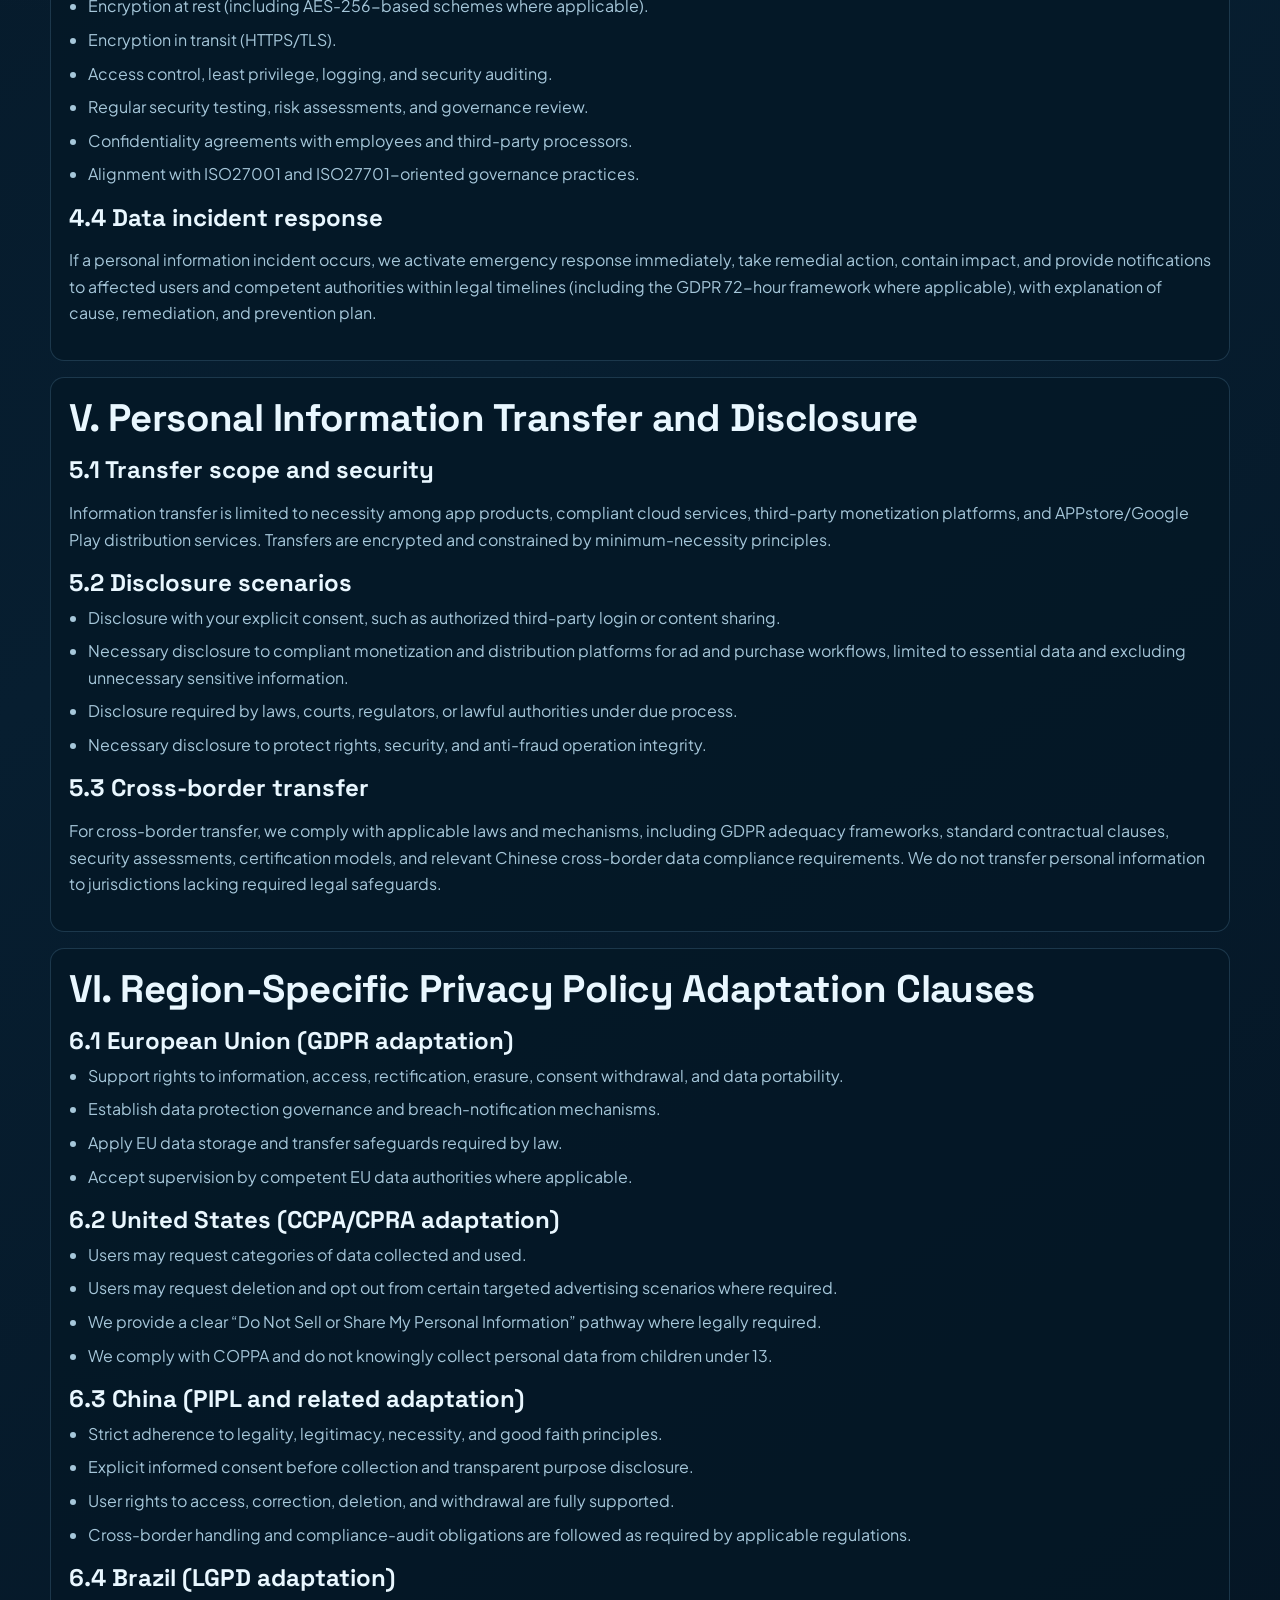
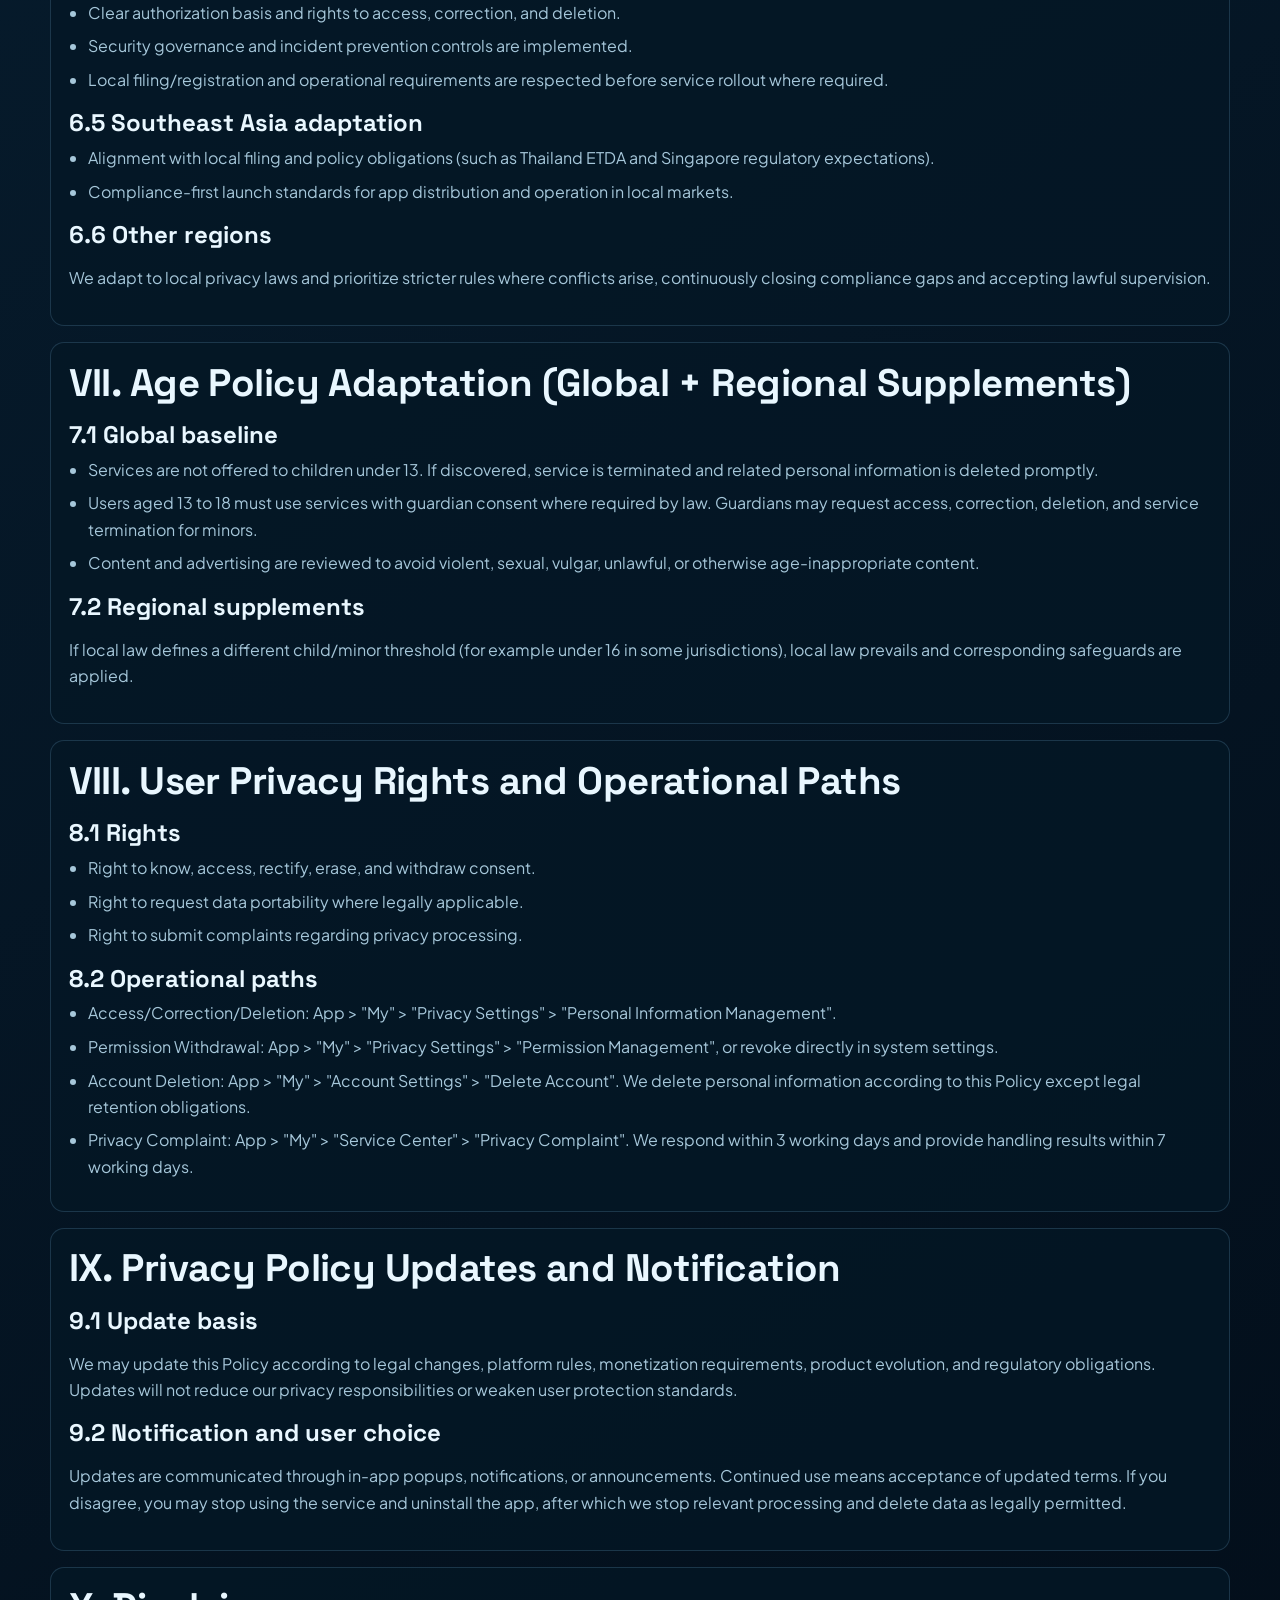
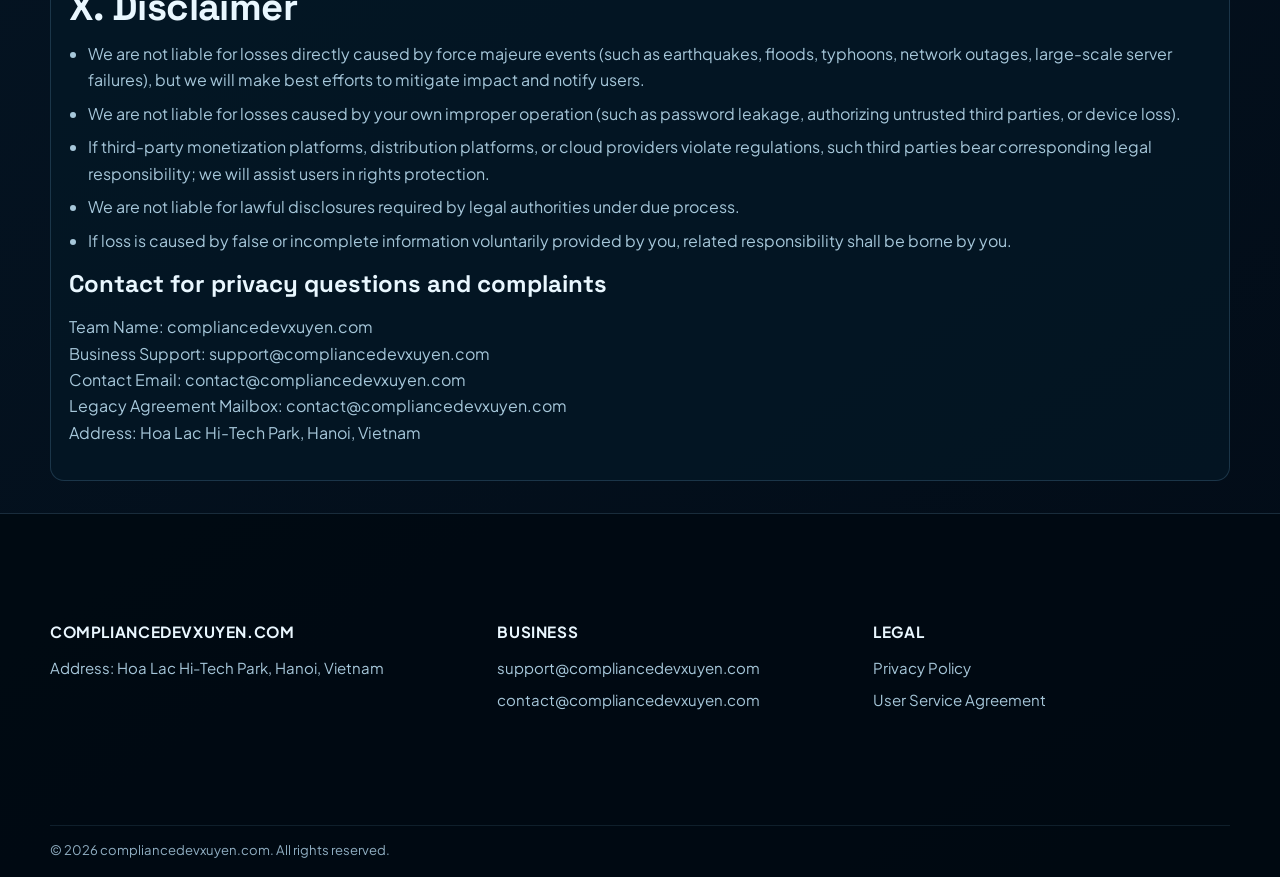
==== commit 4fd90a54: "compliancedevxuyen" ====
--- a/privacy.html
+++ b/privacy.html
@@ -384,7 +384,7 @@
           Team Name: compliancedevxuyen.com<br />
           Business Support: <a href="mailto:support@compliancedevxuyen.com">support@compliancedevxuyen.com</a><br />
           Contact Email: <a href="mailto:contact@compliancedevxuyen.com">contact@compliancedevxuyen.com</a><br />
-          Legacy Agreement Mailbox: <a href="mailto:contact@rcompliancedevxuyen.com">contact@rcompliancedevxuyen.com</a><br />
+          Legacy Agreement Mailbox: <a href="mailto:contact@compliancedevxuyen.com">contact@compliancedevxuyen.com</a><br />
           Address: Hoa Lac Hi-Tech Park, Hanoi, Vietnam
         </p>
       </article>
